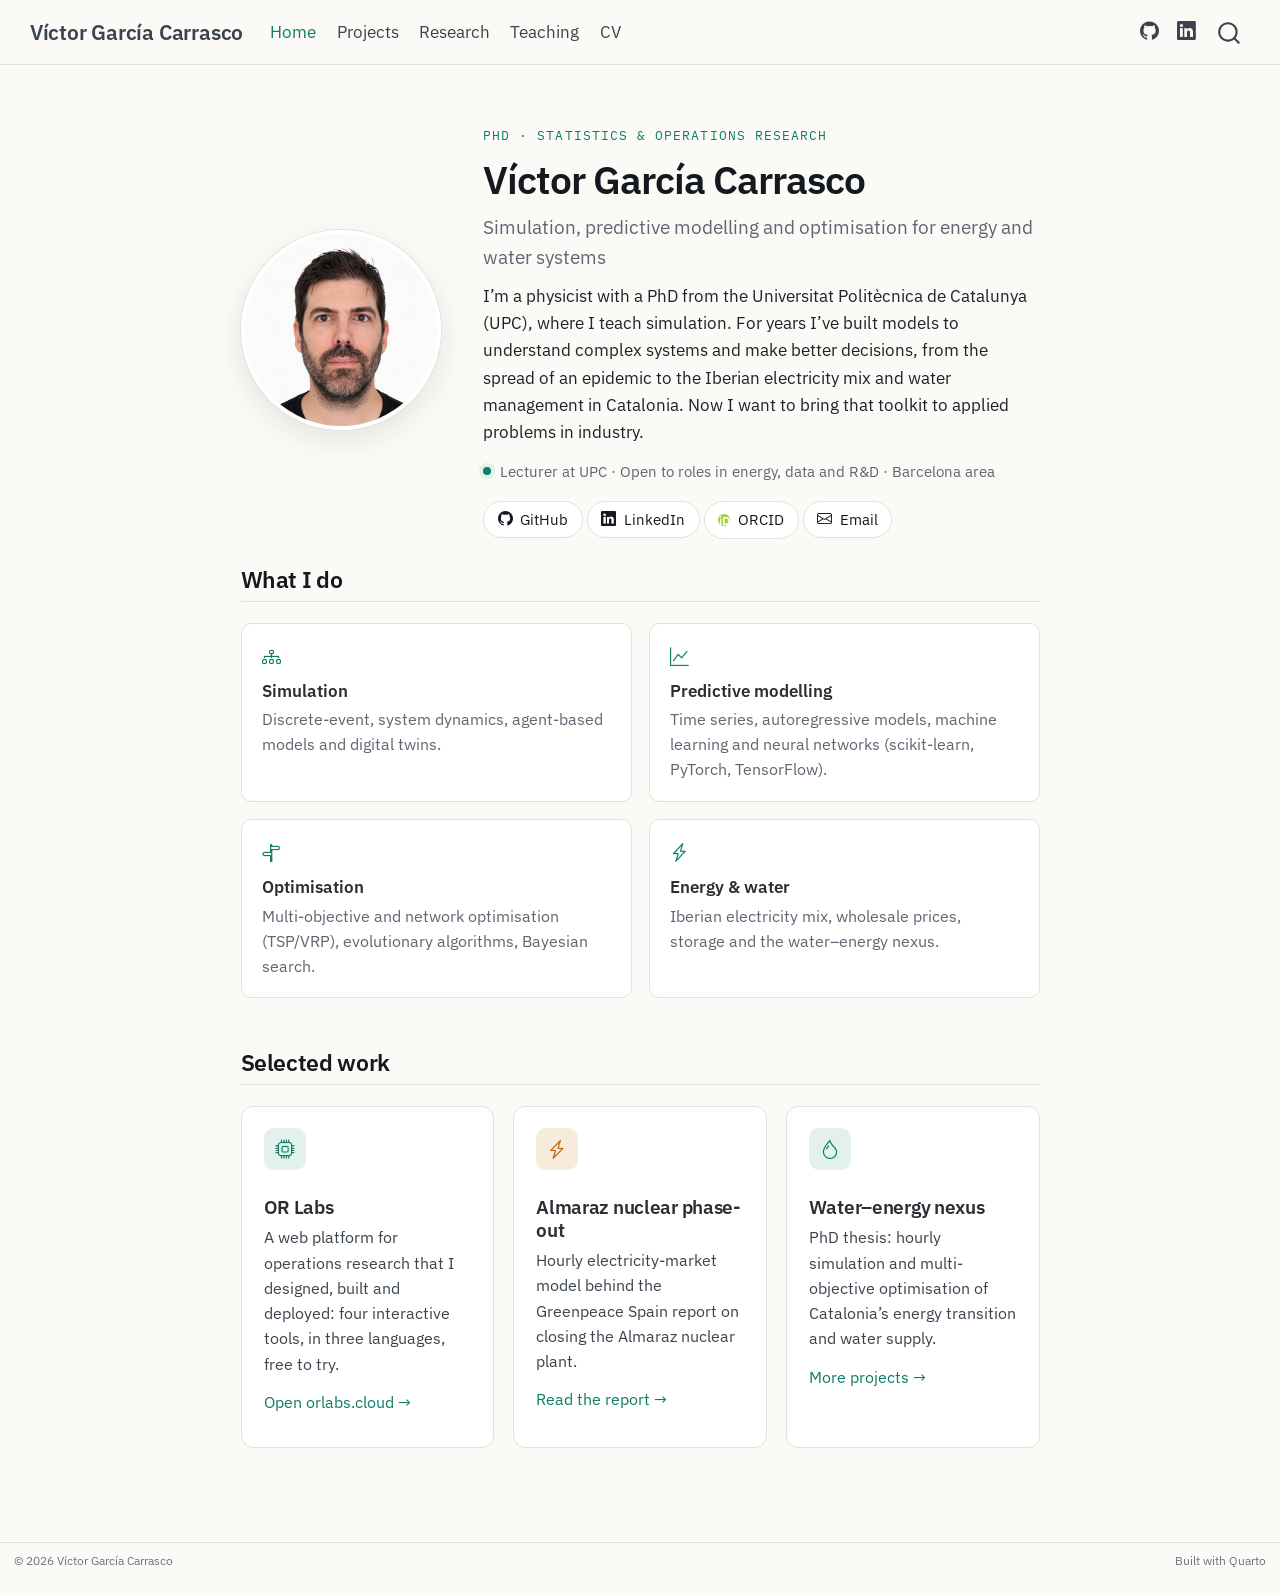
==== index.html @ 1ed8f31a "Publish site Co-Authored-By: Claude Sonnet 5.5 <noreply@anthropic.com> Claude-Session: https://claud" ====
<!DOCTYPE html>
<html xmlns="http://www.w3.org/1999/xhtml" lang="en" xml:lang="en"><head>

<meta charset="utf-8">
<meta name="generator" content="quarto-1.10.20">

<meta name="viewport" content="width=device-width, initial-scale=1.0, user-scalable=yes">


<title>Víctor García Carrasco</title>
<style>
/* Default styles provided by pandoc.
** See https://pandoc.org/MANUAL.html#variables-for-html for config info.
*/
span.smallcaps{font-variant: small-caps;}
div.columns{display: flex; gap: 1.5em;}
div.column{flex: auto;}
@media screen {
div.columns{gap: min(4vw, 1.5em);}
div.column{overflow-x: auto;}
}
div.hanging-indent{margin-left: 1.5em; text-indent: -1.5em;}
ul.task-list{list-style: none;}
ul.task-list li input[type="checkbox"] {
  width: 0.8em;
  margin: 0 0.8em 0.2em -1em; /* quarto-specific, see https://github.com/quarto-dev/quarto-cli/issues/4556 */ 
  vertical-align: middle;
}
</style>


<script src="site_libs/quarto-nav/quarto-nav.js"></script>
<script src="site_libs/quarto-nav/headroom.min.js"></script>
<script src="site_libs/clipboard/clipboard.min.js"></script>
<script src="site_libs/quarto-search/autocomplete.umd.js"></script>
<script src="site_libs/quarto-search/fuse.min.js"></script>
<script src="site_libs/quarto-search/quarto-search.js"></script>
<meta name="quarto:offset" content="./">
<link href="./images/profile.jpg" rel="icon" type="image/jpeg">
<script src="site_libs/quarto-html/quarto.js" type="module"></script>
<script src="site_libs/quarto-html/tabsets/tabsets.js" type="module"></script>
<script src="site_libs/quarto-html/popper.min.js"></script>
<script src="site_libs/quarto-html/tippy.umd.min.js"></script>
<link href="site_libs/quarto-html/tippy.css" rel="stylesheet">
<link href="site_libs/quarto-html/quarto-syntax-highlighting-8507f62baa3251ae0b684fec7492e69a.css" rel="stylesheet" id="quarto-text-highlighting-styles">
<script src="site_libs/bootstrap/bootstrap.min.js"></script>
<link href="site_libs/bootstrap/bootstrap-icons.css" rel="stylesheet">
<link href="site_libs/bootstrap/bootstrap-cbd8aa8307d0c339ac1b4288254bb11e.min.css" rel="stylesheet" append-hash="true" id="quarto-bootstrap" data-mode="light">
<script id="quarto-search-options" type="application/json">{
  "location": "navbar",
  "copy-button": false,
  "collapse-after": 3,
  "panel-placement": "end",
  "type": "overlay",
  "limit": 50,
  "keyboard-shortcut": [
    "f",
    "/",
    "s"
  ],
  "show-item-context": false,
  "language": {
    "search-no-results-text": "No results",
    "search-matching-documents-text": "matching documents",
    "search-copy-link-title": "Copy link to search",
    "search-hide-matches-text": "Hide additional matches",
    "search-more-match-text": "more match in this document",
    "search-more-matches-text": "more matches in this document",
    "search-clear-button-title": "Clear",
    "search-text-placeholder": "",
    "search-detached-cancel-button-title": "Cancel",
    "search-submit-button-title": "Submit",
    "search-label": "Search"
  }
}</script>
<style>html{ scroll-behavior: smooth; }</style>


<meta property="og:title" content="Víctor García Carrasco">
<meta property="og:image" content="https://vgarcica.github.io/images/profile.jpg">
<meta property="og:site_name" content="Víctor García Carrasco">
<meta property="og:image:alt" content="Víctor García Carrasco">
<meta name="twitter:title" content="Víctor García Carrasco">
<meta name="twitter:image" content="https://vgarcica.github.io/images/profile.jpg">
<meta name="twitter:image:alt" content="Víctor García Carrasco">
<meta name="twitter:card" content="summary_large_image">
</head>

<body class="nav-fixed fullcontent quarto-light">

<div id="quarto-search-results"></div>
  <header id="quarto-header" class="headroom fixed-top">
    <nav class="navbar navbar-expand-lg " data-bs-theme="dark">
      <div class="navbar-container container-fluid">
      <div class="navbar-brand-container mx-auto">
    <a class="navbar-brand" href="./index.html">
    <span class="navbar-title">Víctor García Carrasco</span>
    </a>
  </div>
            <div id="quarto-search" class="" title="Search"></div>
          <button class="navbar-toggler" type="button" data-bs-toggle="collapse" data-bs-target="#navbarCollapse" aria-controls="navbarCollapse" role="menu" aria-expanded="false" aria-label="Toggle navigation" onclick="if (window.quartoToggleHeadroom) { window.quartoToggleHeadroom(); }">
  <span class="navbar-toggler-icon"></span>
</button>
          <div class="collapse navbar-collapse" id="navbarCollapse">
            <ul class="navbar-nav navbar-nav-scroll me-auto">
  <li class="nav-item">
    <a class="nav-link active" href="./index.html" aria-current="page"> 
<span class="menu-text">Home</span></a>
  </li>  
  <li class="nav-item">
    <a class="nav-link" href="./projects.html"> 
<span class="menu-text">Projects</span></a>
  </li>  
  <li class="nav-item">
    <a class="nav-link" href="./research.html"> 
<span class="menu-text">Research</span></a>
  </li>  
  <li class="nav-item">
    <a class="nav-link" href="./teaching.html"> 
<span class="menu-text">Teaching</span></a>
  </li>  
  <li class="nav-item">
    <a class="nav-link" href="./cv.html"> 
<span class="menu-text">CV</span></a>
  </li>  
</ul>
            <ul class="navbar-nav navbar-nav-scroll ms-auto">
  <li class="nav-item compact">
    <a class="nav-link" href="https://github.com/vgarcica"> <i class="bi bi-github" role="img" aria-label="GitHub">
</i> 
<span class="menu-text"></span></a>
  </li>  
  <li class="nav-item compact">
    <a class="nav-link" href="https://www.linkedin.com/in/vgarcia81/"> <i class="bi bi-linkedin" role="img" aria-label="LinkedIn">
</i> 
<span class="menu-text"></span></a>
  </li>  
</ul>
          </div> <!-- /navcollapse -->
            <div class="quarto-navbar-tools">
</div>
      </div> <!-- /container-fluid -->
    </nav>
</header>
<!-- content -->
<div id="quarto-content" class="quarto-container page-columns page-rows-contents page-layout-article page-navbar">
<!-- sidebar -->
<!-- margin-sidebar -->
    
<!-- main -->
<main class="content" id="quarto-document-content"><header id="title-block-header" class="quarto-title-block"></header>




<div class="hero">
<p><img src="images/profile.jpg" class="avatar img-fluid" alt="Víctor García Carrasco"></p>
<div class="hero-text">
<p><span class="eyebrow">PhD · Statistics &amp; Operations Research</span></p>
<p><span class="hero-name">Víctor García Carrasco</span></p>
<p><span class="hero-role">Simulation, predictive modelling and optimisation for energy and water systems</span></p>
<p>I’m a physicist with a PhD from the Universitat Politècnica de Catalunya (UPC), where I teach simulation. For years I’ve built models to understand complex systems and make better decisions, from the spread of an epidemic to the Iberian electricity mix and water management in Catalonia. Now I want to bring that toolkit to applied problems in industry.</p>
<p><span class="status">Lecturer at UPC · Open to roles in energy, data and R&amp;D · Barcelona area</span></p>
<div class="social">
<p><a href="https://github.com/vgarcica"><i class="bi bi-github"></i> GitHub</a> <a href="https://www.linkedin.com/in/vgarcia81/"><i class="bi bi-linkedin"></i> LinkedIn</a> <!-- Bluesky: quita los marcadores de comentario y pon tu handle para activarlo
[<i class="bi bi-bluesky"></i> Bluesky](https://bsky.app/profile/TU_USUARIO_BLUESKY)
--> <a href="https://orcid.org/0009-0003-6248-4426"><span class="orcid-id">iD</span> ORCID</a> <a href="mailto:victorgc81@gmail.com"><i class="bi bi-envelope"></i> Email</a></p>
</div>
</div>
</div>
<section id="what-i-do" class="level2">
<h2 data-anchor-id="what-i-do">What I do</h2>
<div class="skills">
<div>
<p><i class="bi bi-diagram-3"></i></p>
<section id="simulation" class="level4">
<h4 data-anchor-id="simulation">Simulation</h4>
<p>Discrete-event, system dynamics, agent-based models and digital twins.</p>
</section>
</div>
<div>
<p><i class="bi bi-graph-up"></i></p>
<section id="predictive-modelling" class="level4">
<h4 data-anchor-id="predictive-modelling">Predictive modelling</h4>
<p>Time series, autoregressive models, machine learning and neural networks (scikit-learn, PyTorch, TensorFlow).</p>
</section>
</div>
<div>
<p><i class="bi bi-signpost-split"></i></p>
<section id="optimisation" class="level4">
<h4 data-anchor-id="optimisation">Optimisation</h4>
<p>Multi-objective and network optimisation (TSP/VRP), evolutionary algorithms, Bayesian search.</p>
</section>
</div>
<div>
<p><i class="bi bi-lightning-charge"></i></p>
<section id="energy-water" class="level4">
<h4 data-anchor-id="energy-water">Energy &amp; water</h4>
<p>Iberian electricity mix, wholesale prices, storage and the water–energy nexus.</p>
</section>
</div>
</div>
</section>
<section id="selected-work" class="level2">
<h2 data-anchor-id="selected-work">Selected work</h2>
<div class="project-grid three">
<div class="project-card">
<p><span class="pc-icon"><i class="bi bi-cpu"></i></span></p>
<section id="or-labs" class="level3">
<h3 data-anchor-id="or-labs">OR Labs</h3>
<p>A web platform for operations research that I designed, built and deployed: four interactive tools, in three languages, free to try.</p>
<div class="card-links">
<p><a href="https://orlabs.cloud">Open orlabs.cloud →</a></p>
</div>
</section>
</div>
<div class="project-card">
<p><span class="pc-icon amber"><i class="bi bi-lightning-charge"></i></span></p>
<section id="almaraz-nuclear-phase-out" class="level3">
<h3 data-anchor-id="almaraz-nuclear-phase-out">Almaraz nuclear phase-out</h3>
<p>Hourly electricity-market model behind the Greenpeace Spain report on closing the Almaraz nuclear plant.</p>
<div class="card-links">
<p><a href="https://es.greenpeace.org/es/wp-content/uploads/sites/3/2026/02/Informe-cierre-Almaraz-pag.pdf">Read the report →</a></p>
</div>
</section>
</div>
<div class="project-card">
<p><span class="pc-icon"><i class="bi bi-droplet"></i></span></p>
<section id="waterenergy-nexus" class="level3">
<h3 data-anchor-id="waterenergy-nexus">Water–energy nexus</h3>
<p>PhD thesis: hourly simulation and multi-objective optimisation of Catalonia’s energy transition and water supply.</p>
<div class="card-links">
<p><a href="./projects.html">More projects →</a></p>
</div>
</section>
</div>
</div>


</section>

</main> <!-- /main -->
<script id="quarto-html-after-body" type="application/javascript">
  window.document.addEventListener("DOMContentLoaded", function (event) {
    const isCodeAnnotation = (el) => {
      for (const clz of el.classList) {
        if (clz.startsWith('code-annotation-')) {                     
          return true;
        }
      }
      return false;
    }
    const onCopySuccess = function(e) {
      // button target
      const button = e.trigger;
      // don't keep focus
      button.blur();
      // flash "checked"
      button.classList.add('code-copy-button-checked');
      var currentTitle = button.getAttribute("title");
      button.setAttribute("title", "Copied!");
      let tooltip;
      if (window.bootstrap) {
        button.setAttribute("data-bs-toggle", "tooltip");
        button.setAttribute("data-bs-placement", "left");
        button.setAttribute("data-bs-title", "Copied!");
        tooltip = new bootstrap.Tooltip(button, 
          { trigger: "manual", 
            customClass: "code-copy-button-tooltip",
            offset: [0, -8]});
        tooltip.show();    
      }
      setTimeout(function() {
        if (tooltip) {
          tooltip.hide();
          button.removeAttribute("data-bs-title");
          button.removeAttribute("data-bs-toggle");
          button.removeAttribute("data-bs-placement");
        }
        button.setAttribute("title", currentTitle);
        button.classList.remove('code-copy-button-checked');
      }, 1000);
      // clear code selection
      e.clearSelection();
    }
    const getTextToCopy = function(trigger) {
      const outerScaffold = trigger.parentElement.cloneNode(true);
      const codeEl = outerScaffold.querySelector('code');
      for (const childEl of codeEl.children) {
        if (isCodeAnnotation(childEl)) {
          childEl.remove();
        }
      }
      return codeEl.innerText;
    }
    const clipboard = new window.ClipboardJS('.code-copy-button:not([data-in-quarto-modal])', {
      text: getTextToCopy
    });
    clipboard.on('success', onCopySuccess);
    if (window.document.getElementById('quarto-embedded-source-code-modal')) {
      const clipboardModal = new window.ClipboardJS('.code-copy-button[data-in-quarto-modal]', {
        text: getTextToCopy,
        container: window.document.getElementById('quarto-embedded-source-code-modal')
      });
      clipboardModal.on('success', onCopySuccess);
    }
      var localhostRegex = new RegExp(/^(?:http|https):\/\/localhost\:?[0-9]*\//);
      var mailtoRegex = new RegExp(/^mailto:/);
        var filterRegex = new RegExp("https:\/\/vgarcica\.github\.io");
      var isInternal = (href) => {
          return filterRegex.test(href) || localhostRegex.test(href) || mailtoRegex.test(href);
      }
      // Inspect non-navigation links and adorn them if external
     var links = window.document.querySelectorAll('a[href]:not(.nav-link):not(.navbar-brand):not(.toc-action):not(.sidebar-link):not(.sidebar-item-toggle):not(.pagination-link):not(.no-external):not([aria-hidden]):not(.dropdown-item):not(.quarto-navigation-tool):not(.about-link)');
      for (var i=0; i<links.length; i++) {
        const link = links[i];
        if (!isInternal(link.href)) {
          // undo the damage that might have been done by quarto-nav.js in the case of
          // links that we want to consider external
          if (link.dataset.originalHref !== undefined) {
            link.href = link.dataset.originalHref;
          }
        }
      }
    function tippyHover(el, contentFn, onTriggerFn, onUntriggerFn) {
      const config = {
        allowHTML: true,
        maxWidth: 500,
        delay: 100,
        arrow: false,
        appendTo: function(el) {
            return el.parentElement;
        },
        interactive: true,
        interactiveBorder: 10,
        theme: 'quarto',
        placement: 'bottom-start',
      };
      if (contentFn) {
        config.content = contentFn;
      }
      if (onTriggerFn) {
        config.onTrigger = onTriggerFn;
      }
      if (onUntriggerFn) {
        config.onUntrigger = onUntriggerFn;
      }
      window.tippy(el, config); 
    }
    const noterefs = window.document.querySelectorAll('a[role="doc-noteref"]');
    for (var i=0; i<noterefs.length; i++) {
      const ref = noterefs[i];
      tippyHover(ref, function() {
        // use id or data attribute instead here
        let href = ref.getAttribute('data-footnote-href') || ref.getAttribute('href');
        try { href = new URL(href).hash; } catch {}
        const id = href.replace(/^#\/?/, "");
        const note = window.document.getElementById(id);
        if (note) {
          return note.innerHTML;
        } else {
          return "";
        }
      });
    }
    const xrefs = window.document.querySelectorAll('a.quarto-xref');
    const processXRef = (id, note) => {
      // Strip column container classes
      const stripColumnClz = (el) => {
        el.classList.remove("page-full", "page-columns");
        if (el.children) {
          for (const child of el.children) {
            stripColumnClz(child);
          }
        }
      }
      stripColumnClz(note)
      if (id === null || id.startsWith('sec-')) {
        // Special case sections, only their first couple elements
        const container = document.createElement("div");
        if (note.children && note.children.length > 2) {
          container.appendChild(note.children[0].cloneNode(true));
          for (let i = 1; i < note.children.length; i++) {
            const child = note.children[i];
            if (child.tagName === "P" && child.innerText === "") {
              continue;
            } else {
              container.appendChild(child.cloneNode(true));
              break;
            }
          }
          if (window.Quarto?.typesetMath) {
            window.Quarto.typesetMath(container);
          }
          return container.innerHTML
        } else {
          if (window.Quarto?.typesetMath) {
            window.Quarto.typesetMath(note);
          }
          return note.innerHTML;
        }
      } else {
        // Remove any anchor links if they are present
        const anchorLink = note.querySelector('a.anchorjs-link');
        if (anchorLink) {
          anchorLink.remove();
        }
        if (window.Quarto?.typesetMath) {
          window.Quarto.typesetMath(note);
        }
        if (note.classList.contains("callout")) {
          return note.outerHTML;
        } else {
          return note.innerHTML;
        }
      }
    }
    for (var i=0; i<xrefs.length; i++) {
      const xref = xrefs[i];
      tippyHover(xref, undefined, function(instance) {
        instance.disable();
        let url = xref.getAttribute('href');
        let hash = undefined; 
        if (url.startsWith('#')) {
          hash = url;
        } else {
          try { hash = new URL(url).hash; } catch {}
        }
        if (hash) {
          const id = hash.replace(/^#\/?/, "");
          const note = window.document.getElementById(id);
          if (note !== null) {
            try {
              const html = processXRef(id, note.cloneNode(true));
              instance.setContent(html);
            } finally {
              instance.enable();
              instance.show();
            }
          } else {
            // See if we can fetch this
            fetch(url.split('#')[0])
            .then(res => res.text())
            .then(html => {
              const parser = new DOMParser();
              const htmlDoc = parser.parseFromString(html, "text/html");
              const note = htmlDoc.getElementById(id);
              if (note !== null) {
                const html = processXRef(id, note);
                instance.setContent(html);
              } 
            }).finally(() => {
              instance.enable();
              instance.show();
            });
          }
        } else {
          // See if we can fetch a full url (with no hash to target)
          // This is a special case and we should probably do some content thinning / targeting
          fetch(url)
          .then(res => res.text())
          .then(html => {
            const parser = new DOMParser();
            const htmlDoc = parser.parseFromString(html, "text/html");
            const note = htmlDoc.querySelector('main.content');
            if (note !== null) {
              // This should only happen for chapter cross references
              // (since there is no id in the URL)
              // remove the first header
              if (note.children.length > 0 && note.children[0].tagName === "HEADER") {
                note.children[0].remove();
              }
              const html = processXRef(null, note);
              instance.setContent(html);
            } 
          }).finally(() => {
            instance.enable();
            instance.show();
          });
        }
      }, function(instance) {
      });
    }
        let selectedAnnoteEl;
        const selectorForAnnotation = ( cell, annotation) => {
          let cellAttr = 'data-code-cell="' + cell + '"';
          let lineAttr = 'data-code-annotation="' +  annotation + '"';
          const selector = 'span[' + cellAttr + '][' + lineAttr + ']';
          return selector;
        }
        const selectCodeLines = (annoteEl) => {
          const doc = window.document;
          const targetCell = annoteEl.getAttribute("data-target-cell");
          const targetAnnotation = annoteEl.getAttribute("data-target-annotation");
          const annoteSpan = window.document.querySelector(selectorForAnnotation(targetCell, targetAnnotation));
          const lines = annoteSpan.getAttribute("data-code-lines").split(",");
          const lineIds = lines.map((line) => {
            return targetCell + "-" + line;
          })
          let top = null;
          let height = null;
          let parent = null;
          if (lineIds.length > 0) {
              //compute the position of the single el (top and bottom and make a div)
              const el = window.document.getElementById(lineIds[0]);
              top = el.offsetTop;
              height = el.offsetHeight;
              parent = el.parentElement.parentElement;
            if (lineIds.length > 1) {
              const lastEl = window.document.getElementById(lineIds[lineIds.length - 1]);
              const bottom = lastEl.offsetTop + lastEl.offsetHeight;
              height = bottom - top;
            }
            if (top !== null && height !== null && parent !== null) {
              // cook up a div (if necessary) and position it 
              let div = window.document.getElementById("code-annotation-line-highlight");
              if (div === null) {
                div = window.document.createElement("div");
                div.setAttribute("id", "code-annotation-line-highlight");
                div.style.position = 'absolute';
                parent.appendChild(div);
              }
              div.style.top = top - 2 + "px";
              div.style.height = height + 4 + "px";
              div.style.left = 0;
              let gutterDiv = window.document.getElementById("code-annotation-line-highlight-gutter");
              if (gutterDiv === null) {
                gutterDiv = window.document.createElement("div");
                gutterDiv.setAttribute("id", "code-annotation-line-highlight-gutter");
                gutterDiv.style.position = 'absolute';
                const codeCell = window.document.getElementById(targetCell);
                const gutter = codeCell.querySelector('.code-annotation-gutter');
                gutter.appendChild(gutterDiv);
              }
              gutterDiv.style.top = top - 2 + "px";
              gutterDiv.style.height = height + 4 + "px";
            }
            selectedAnnoteEl = annoteEl;
          }
        };
        const unselectCodeLines = () => {
          const elementsIds = ["code-annotation-line-highlight", "code-annotation-line-highlight-gutter"];
          elementsIds.forEach((elId) => {
            const div = window.document.getElementById(elId);
            if (div) {
              div.remove();
            }
          });
          selectedAnnoteEl = undefined;
        };
          // Handle positioning of the toggle
      window.addEventListener(
        "resize",
        throttle(() => {
          elRect = undefined;
          if (selectedAnnoteEl) {
            selectCodeLines(selectedAnnoteEl);
          }
        }, 10)
      );
      function throttle(fn, ms) {
      let throttle = false;
      let timer;
        return (...args) => {
          if(!throttle) { // first call gets through
              fn.apply(this, args);
              throttle = true;
          } else { // all the others get throttled
              if(timer) clearTimeout(timer); // cancel #2
              timer = setTimeout(() => {
                fn.apply(this, args);
                timer = throttle = false;
              }, ms);
          }
        };
      }
        // Attach click handler to the DT
        const annoteDls = window.document.querySelectorAll('dt[data-target-cell]');
        for (const annoteDlNode of annoteDls) {
          annoteDlNode.addEventListener('click', (event) => {
            const clickedEl = event.target;
            if (clickedEl !== selectedAnnoteEl) {
              unselectCodeLines();
              const activeEl = window.document.querySelector('dt[data-target-cell].code-annotation-active');
              if (activeEl) {
                activeEl.classList.remove('code-annotation-active');
              }
              selectCodeLines(clickedEl);
              clickedEl.classList.add('code-annotation-active');
            } else {
              // Unselect the line
              unselectCodeLines();
              clickedEl.classList.remove('code-annotation-active');
            }
          });
        }
    const findCites = (el) => {
      const parentEl = el.parentElement;
      if (parentEl) {
        const cites = parentEl.dataset.cites;
        if (cites) {
          return {
            el,
            cites: cites.split(' ')
          };
        } else {
          return findCites(el.parentElement)
        }
      } else {
        return undefined;
      }
    };
    var bibliorefs = window.document.querySelectorAll('a[role="doc-biblioref"]');
    for (var i=0; i<bibliorefs.length; i++) {
      const ref = bibliorefs[i];
      const citeInfo = findCites(ref);
      if (citeInfo) {
        tippyHover(citeInfo.el, function() {
          var popup = window.document.createElement('div');
          citeInfo.cites.forEach(function(cite) {
            var citeDiv = window.document.createElement('div');
            citeDiv.classList.add('hanging-indent');
            citeDiv.classList.add('csl-entry');
            var biblioDiv = window.document.getElementById('ref-' + cite);
            if (biblioDiv) {
              citeDiv.innerHTML = biblioDiv.innerHTML;
            }
            popup.appendChild(citeDiv);
          });
          return popup.innerHTML;
        });
      }
    }
  });
  </script>
</div> <!-- /content -->
<footer class="footer">
  <div class="nav-footer">
    <div class="nav-footer-left">
<p>© 2026 Víctor García Carrasco</p>
</div>   
    <div class="nav-footer-center">
      &nbsp;
    </div>
    <div class="nav-footer-right">
<p>Built with <a href="https://quarto.org">Quarto</a></p>
</div>
  </div>
</footer>




<script src="site_libs/quarto-html/zenscroll-min.js"></script>
</body></html>
---- site_libs/quarto-html/tippy.css ----
.tippy-box[data-animation=fade][data-state=hidden]{opacity:0}[data-tippy-root]{max-width:calc(100vw - 10px)}.tippy-box{position:relative;background-color:#333;color:#fff;border-radius:4px;font-size:14px;line-height:1.4;white-space:normal;outline:0;transition-property:transform,visibility,opacity}.tippy-box[data-placement^=top]>.tippy-arrow{bottom:0}.tippy-box[data-placement^=top]>.tippy-arrow:before{bottom:-7px;left:0;border-width:8px 8px 0;border-top-color:initial;transform-origin:center top}.tippy-box[data-placement^=bottom]>.tippy-arrow{top:0}.tippy-box[data-placement^=bottom]>.tippy-arrow:before{top:-7px;left:0;border-width:0 8px 8px;border-bottom-color:initial;transform-origin:center bottom}.tippy-box[data-placement^=left]>.tippy-arrow{right:0}.tippy-box[data-placement^=left]>.tippy-arrow:before{border-width:8px 0 8px 8px;border-left-color:initial;right:-7px;transform-origin:center left}.tippy-box[data-placement^=right]>.tippy-arrow{left:0}.tippy-box[data-placement^=right]>.tippy-arrow:before{left:-7px;border-width:8px 8px 8px 0;border-right-color:initial;transform-origin:center right}.tippy-box[data-inertia][data-state=visible]{transition-timing-function:cubic-bezier(.54,1.5,.38,1.11)}.tippy-arrow{width:16px;height:16px;color:#333}.tippy-arrow:before{content:"";position:absolute;border-color:transparent;border-style:solid}.tippy-content{position:relative;padding:5px 9px;z-index:1}
---- site_libs/quarto-html/quarto-syntax-highlighting-8507f62baa3251ae0b684fec7492e69a.css ----
/* quarto syntax highlight colors */
:root {
  --quarto-hl-ot-color: #003B4F;
  --quarto-hl-at-color: #657422;
  --quarto-hl-ss-color: #20794D;
  --quarto-hl-an-color: #5E5E5E;
  --quarto-hl-fu-color: #4758AB;
  --quarto-hl-st-color: #20794D;
  --quarto-hl-cf-color: #003B4F;
  --quarto-hl-op-color: #5E5E5E;
  --quarto-hl-er-color: #AD0000;
  --quarto-hl-bn-color: #AD0000;
  --quarto-hl-al-color: #AD0000;
  --quarto-hl-va-color: #111111;
  --quarto-hl-bu-color: inherit;
  --quarto-hl-ex-color: inherit;
  --quarto-hl-pp-color: #AD0000;
  --quarto-hl-in-color: #5E5E5E;
  --quarto-hl-vs-color: #20794D;
  --quarto-hl-wa-color: #5E5E5E;
  --quarto-hl-do-color: #5E5E5E;
  --quarto-hl-im-color: #00769E;
  --quarto-hl-ch-color: #20794D;
  --quarto-hl-dt-color: #AD0000;
  --quarto-hl-fl-color: #AD0000;
  --quarto-hl-co-color: #5E5E5E;
  --quarto-hl-cv-color: #5E5E5E;
  --quarto-hl-cn-color: #8f5902;
  --quarto-hl-sc-color: #5E5E5E;
  --quarto-hl-dv-color: #AD0000;
  --quarto-hl-kw-color: #003B4F;
}

/* other quarto variables */
:root {
  --quarto-font-monospace: "IBM Plex Mono", ui-monospace, monospace;
}

/* syntax highlight based on Pandoc's rules */
pre > code.sourceCode > span {
  color: #003B4F;
}

code.sourceCode > span {
  color: #003B4F;
}

div.sourceCode,
div.sourceCode pre.sourceCode {
  color: #003B4F;
}

/* Normal */
code span {
  color: #003B4F;
}

/* Alert */
code span.al {
  color: #AD0000;
  font-style: inherit;
}

/* Annotation */
code span.an {
  color: #5E5E5E;
  font-style: inherit;
}

/* Attribute */
code span.at {
  color: #657422;
  font-style: inherit;
}

/* BaseN */
code span.bn {
  color: #AD0000;
  font-style: inherit;
}

/* BuiltIn */
code span.bu {
  font-style: inherit;
}

/* ControlFlow */
code span.cf {
  color: #003B4F;
  font-weight: bold;
  font-style: inherit;
}

/* Char */
code span.ch {
  color: #20794D;
  font-style: inherit;
}

/* Constant */
code span.cn {
  color: #8f5902;
  font-style: inherit;
}

/* Comment */
code span.co {
  color: #5E5E5E;
  font-style: inherit;
}

/* CommentVar */
code span.cv {
  color: #5E5E5E;
  font-style: italic;
}

/* Documentation */
code span.do {
  color: #5E5E5E;
  font-style: italic;
}

/* DataType */
code span.dt {
  color: #AD0000;
  font-style: inherit;
}

/* DecVal */
code span.dv {
  color: #AD0000;
  font-style: inherit;
}

/* Error */
code span.er {
  color: #AD0000;
  font-style: inherit;
}

/* Extension */
code span.ex {
  font-style: inherit;
}

/* Float */
code span.fl {
  color: #AD0000;
  font-style: inherit;
}

/* Function */
code span.fu {
  color: #4758AB;
  font-style: inherit;
}

/* Import */
code span.im {
  color: #00769E;
  font-style: inherit;
}

/* Information */
code span.in {
  color: #5E5E5E;
  font-style: inherit;
}

/* Keyword */
code span.kw {
  color: #003B4F;
  font-weight: bold;
  font-style: inherit;
}

/* Operator */
code span.op {
  color: #5E5E5E;
  font-style: inherit;
}

/* Other */
code span.ot {
  color: #003B4F;
  font-style: inherit;
}

/* Preprocessor */
code span.pp {
  color: #AD0000;
  font-style: inherit;
}

/* SpecialChar */
code span.sc {
  color: #5E5E5E;
  font-style: inherit;
}

/* SpecialString */
code span.ss {
  color: #20794D;
  font-style: inherit;
}

/* String */
code span.st {
  color: #20794D;
  font-style: inherit;
}

/* Variable */
code span.va {
  color: #111111;
  font-style: inherit;
}

/* VerbatimString */
code span.vs {
  color: #20794D;
  font-style: inherit;
}

/* Warning */
code span.wa {
  color: #5E5E5E;
  font-style: italic;
}

.prevent-inlining {
  content: "</";
}

/*# sourceMappingURL=226b29940a38d9098e4e569696dd4bc5.css.map */
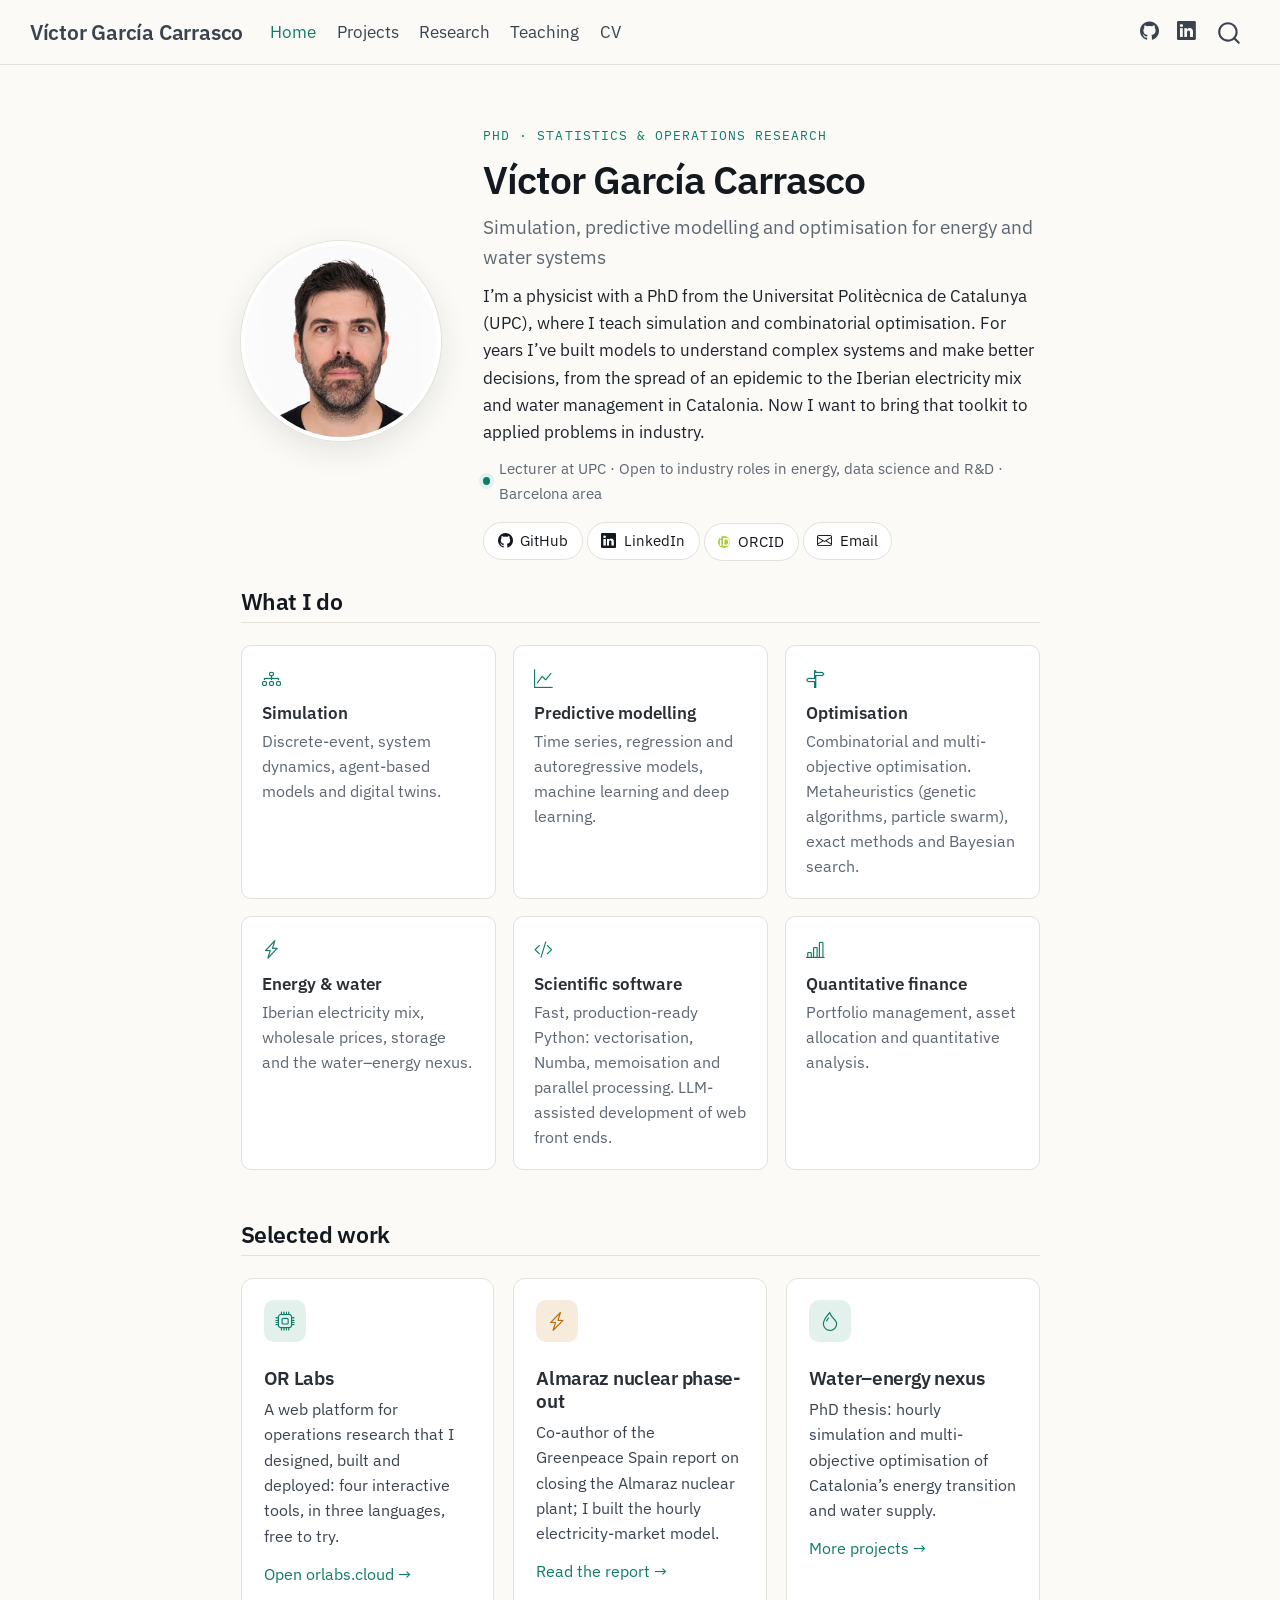
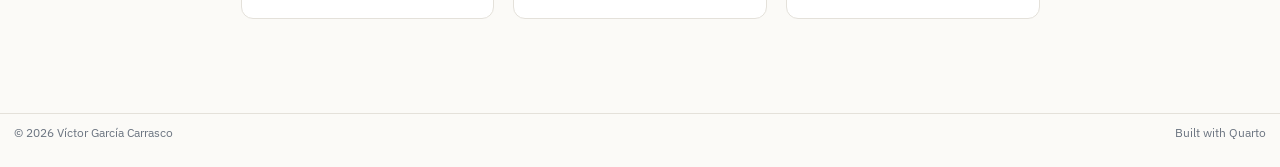
==== commit deb8ccd9: "Publish site Co-Authored-By: Claude Opus 5.5 <noreply@anthropic.com> Claude-Session: https://claude." ====
--- a/index.html
+++ b/index.html
@@ -45,7 +45,7 @@
 <link href="site_libs/quarto-html/quarto-syntax-highlighting-8507f62baa3251ae0b684fec7492e69a.css" rel="stylesheet" id="quarto-text-highlighting-styles">
 <script src="site_libs/bootstrap/bootstrap.min.js"></script>
 <link href="site_libs/bootstrap/bootstrap-icons.css" rel="stylesheet">
-<link href="site_libs/bootstrap/bootstrap-cbd8aa8307d0c339ac1b4288254bb11e.min.css" rel="stylesheet" append-hash="true" id="quarto-bootstrap" data-mode="light">
+<link href="site_libs/bootstrap/bootstrap-560260b00db5d78578c9c9f4ceae5676.min.css" rel="stylesheet" append-hash="true" id="quarto-bootstrap" data-mode="light">
 <script id="quarto-search-options" type="application/json">{
   "location": "navbar",
   "copy-button": false,
@@ -159,8 +159,8 @@
 <p><span class="eyebrow">PhD · Statistics &amp; Operations Research</span></p>
 <p><span class="hero-name">Víctor García Carrasco</span></p>
 <p><span class="hero-role">Simulation, predictive modelling and optimisation for energy and water systems</span></p>
-<p>I’m a physicist with a PhD from the Universitat Politècnica de Catalunya (UPC), where I teach simulation. For years I’ve built models to understand complex systems and make better decisions, from the spread of an epidemic to the Iberian electricity mix and water management in Catalonia. Now I want to bring that toolkit to applied problems in industry.</p>
-<p><span class="status">Lecturer at UPC · Open to roles in energy, data and R&amp;D · Barcelona area</span></p>
+<p>I’m a physicist with a PhD from the Universitat Politècnica de Catalunya (UPC), where I teach simulation and combinatorial optimisation. For years I’ve built models to understand complex systems and make better decisions, from the spread of an epidemic to the Iberian electricity mix and water management in Catalonia. Now I want to bring that toolkit to applied problems in industry.</p>
+<p><span class="status">Lecturer at UPC · Open to industry roles in energy, data science and R&amp;D · Barcelona area</span></p>
 <div class="social">
 <p><a href="https://github.com/vgarcica"><i class="bi bi-github"></i> GitHub</a> <a href="https://www.linkedin.com/in/vgarcia81/"><i class="bi bi-linkedin"></i> LinkedIn</a> <!-- Bluesky: quita los marcadores de comentario y pon tu handle para activarlo
 [<i class="bi bi-bluesky"></i> Bluesky](https://bsky.app/profile/TU_USUARIO_BLUESKY)
@@ -182,14 +182,14 @@
 <p><i class="bi bi-graph-up"></i></p>
 <section id="predictive-modelling" class="level4">
 <h4 data-anchor-id="predictive-modelling">Predictive modelling</h4>
-<p>Time series, autoregressive models, machine learning and neural networks (scikit-learn, PyTorch, TensorFlow).</p>
+<p>Time series, regression and autoregressive models, machine learning and deep learning.</p>
 </section>
 </div>
 <div>
 <p><i class="bi bi-signpost-split"></i></p>
 <section id="optimisation" class="level4">
 <h4 data-anchor-id="optimisation">Optimisation</h4>
-<p>Multi-objective and network optimisation (TSP/VRP), evolutionary algorithms, Bayesian search.</p>
+<p>Combinatorial and multi-objective optimisation. Metaheuristics (genetic algorithms, particle swarm), exact methods and Bayesian search.</p>
 </section>
 </div>
 <div>
@@ -197,6 +197,20 @@
 <section id="energy-water" class="level4">
 <h4 data-anchor-id="energy-water">Energy &amp; water</h4>
 <p>Iberian electricity mix, wholesale prices, storage and the water–energy nexus.</p>
+</section>
+</div>
+<div>
+<p><i class="bi bi-code-slash"></i></p>
+<section id="scientific-software" class="level4">
+<h4 data-anchor-id="scientific-software">Scientific software</h4>
+<p>Fast, production-ready Python: vectorisation, Numba, memoisation and parallel processing. LLM-assisted development of web front ends.</p>
+</section>
+</div>
+<div>
+<p><i class="bi bi-bar-chart-line"></i></p>
+<section id="quantitative-finance" class="level4">
+<h4 data-anchor-id="quantitative-finance">Quantitative finance</h4>
+<p>Portfolio management, asset allocation and quantitative analysis.</p>
 </section>
 </div>
 </div>
@@ -218,7 +232,7 @@
 <p><span class="pc-icon amber"><i class="bi bi-lightning-charge"></i></span></p>
 <section id="almaraz-nuclear-phase-out" class="level3">
 <h3 data-anchor-id="almaraz-nuclear-phase-out">Almaraz nuclear phase-out</h3>
-<p>Hourly electricity-market model behind the Greenpeace Spain report on closing the Almaraz nuclear plant.</p>
+<p>Co-author of the Greenpeace Spain report on closing the Almaraz nuclear plant; I built the hourly electricity-market model.</p>
 <div class="card-links">
 <p><a href="https://es.greenpeace.org/es/wp-content/uploads/sites/3/2026/02/Informe-cierre-Almaraz-pag.pdf">Read the report →</a></p>
 </div>
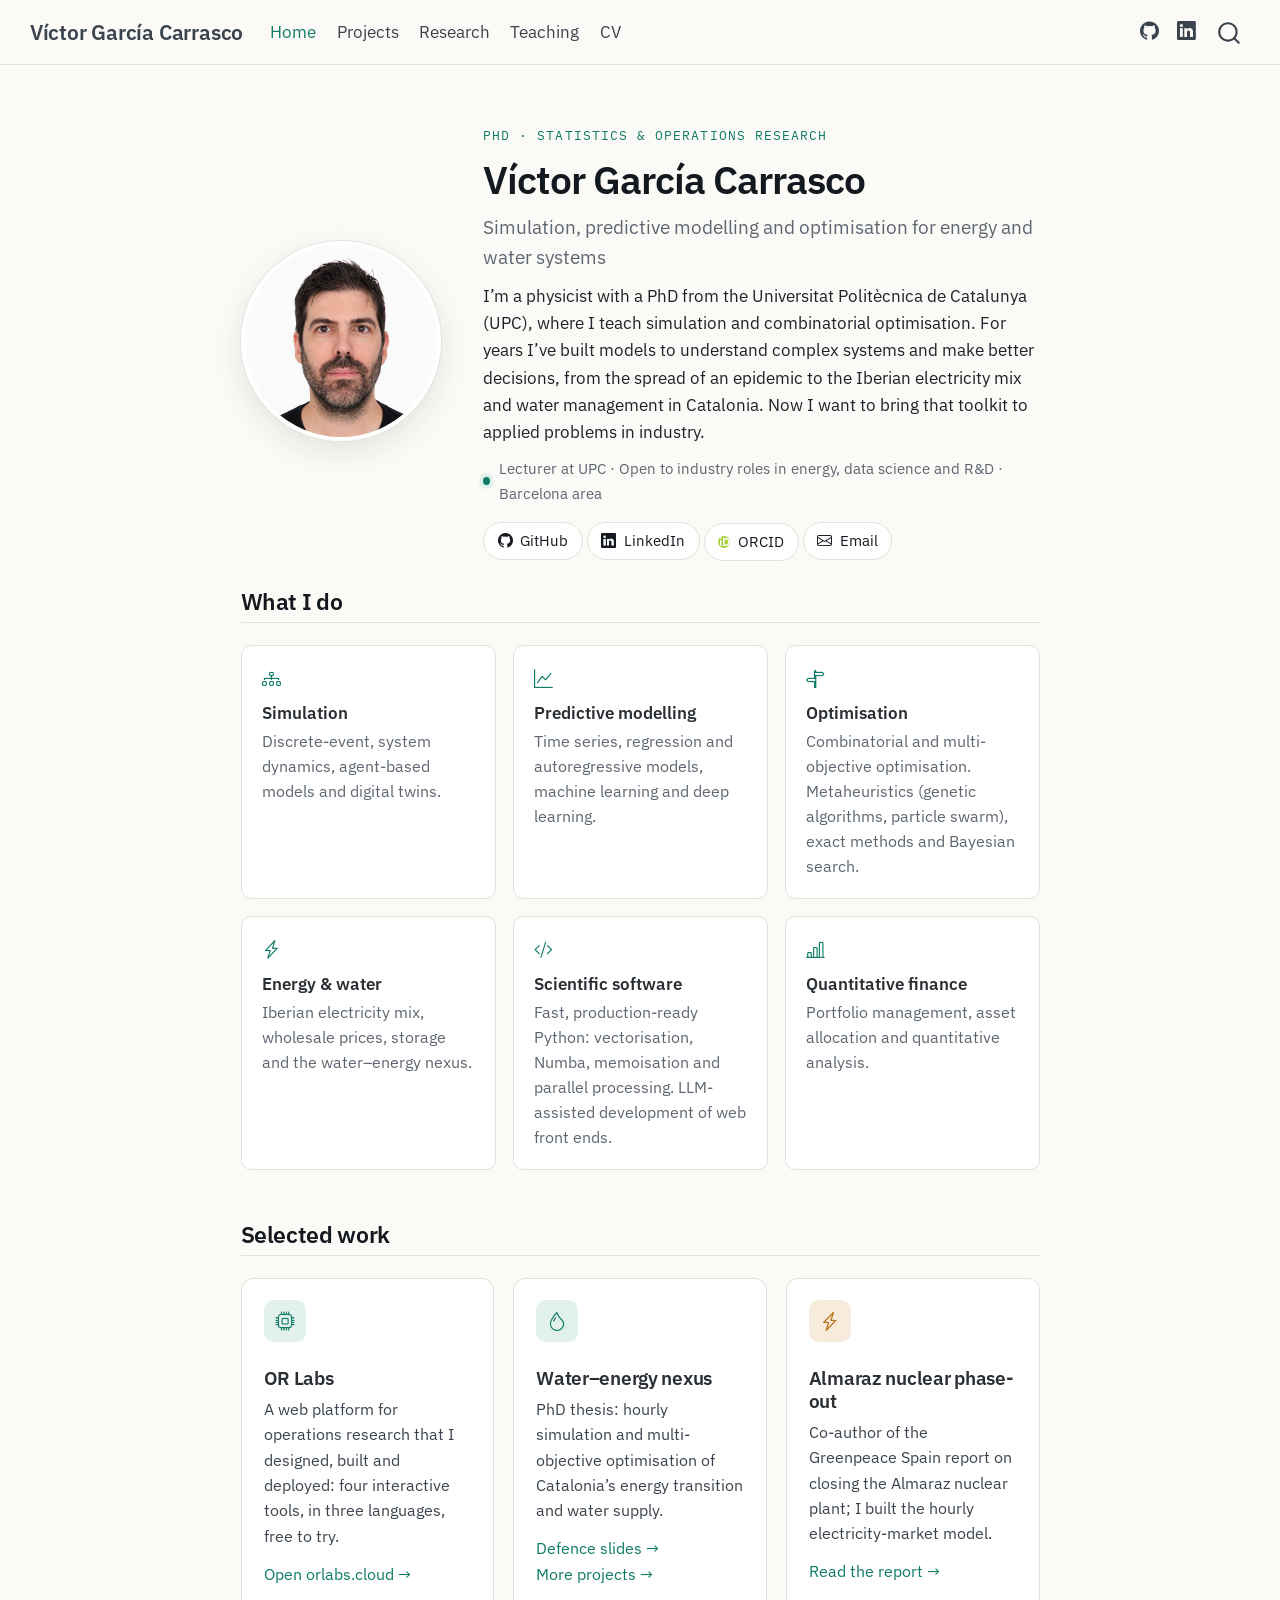
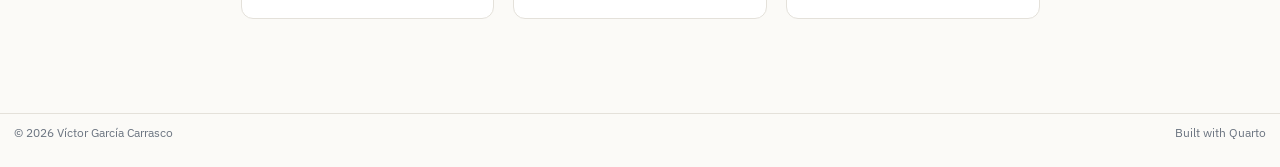
==== commit b5605672: "Publish site Co-Authored-By: Claude Opus 5.5 <noreply@anthropic.com> Claude-Session: https://claude." ====
--- a/index.html
+++ b/index.html
@@ -45,7 +45,7 @@
 <link href="site_libs/quarto-html/quarto-syntax-highlighting-8507f62baa3251ae0b684fec7492e69a.css" rel="stylesheet" id="quarto-text-highlighting-styles">
 <script src="site_libs/bootstrap/bootstrap.min.js"></script>
 <link href="site_libs/bootstrap/bootstrap-icons.css" rel="stylesheet">
-<link href="site_libs/bootstrap/bootstrap-560260b00db5d78578c9c9f4ceae5676.min.css" rel="stylesheet" append-hash="true" id="quarto-bootstrap" data-mode="light">
+<link href="site_libs/bootstrap/bootstrap-102f5c1a44d65feff6fb315ae211ab57.min.css" rel="stylesheet" append-hash="true" id="quarto-bootstrap" data-mode="light">
 <script id="quarto-search-options" type="application/json">{
   "location": "navbar",
   "copy-button": false,
@@ -229,22 +229,22 @@
 </section>
 </div>
 <div class="project-card">
+<p><span class="pc-icon"><i class="bi bi-droplet"></i></span></p>
+<section id="waterenergy-nexus" class="level3">
+<h3 data-anchor-id="waterenergy-nexus">Water–energy nexus</h3>
+<p>PhD thesis: hourly simulation and multi-objective optimisation of Catalonia’s energy transition and water supply.</p>
+<div class="card-links">
+<p><a href="files/thesis-defence-slides.pdf">Defence slides →</a> <a href="./projects.html">More projects →</a></p>
+</div>
+</section>
+</div>
+<div class="project-card">
 <p><span class="pc-icon amber"><i class="bi bi-lightning-charge"></i></span></p>
 <section id="almaraz-nuclear-phase-out" class="level3">
 <h3 data-anchor-id="almaraz-nuclear-phase-out">Almaraz nuclear phase-out</h3>
 <p>Co-author of the Greenpeace Spain report on closing the Almaraz nuclear plant; I built the hourly electricity-market model.</p>
 <div class="card-links">
 <p><a href="https://es.greenpeace.org/es/wp-content/uploads/sites/3/2026/02/Informe-cierre-Almaraz-pag.pdf">Read the report →</a></p>
-</div>
-</section>
-</div>
-<div class="project-card">
-<p><span class="pc-icon"><i class="bi bi-droplet"></i></span></p>
-<section id="waterenergy-nexus" class="level3">
-<h3 data-anchor-id="waterenergy-nexus">Water–energy nexus</h3>
-<p>PhD thesis: hourly simulation and multi-objective optimisation of Catalonia’s energy transition and water supply.</p>
-<div class="card-links">
-<p><a href="./projects.html">More projects →</a></p>
 </div>
 </section>
 </div>
